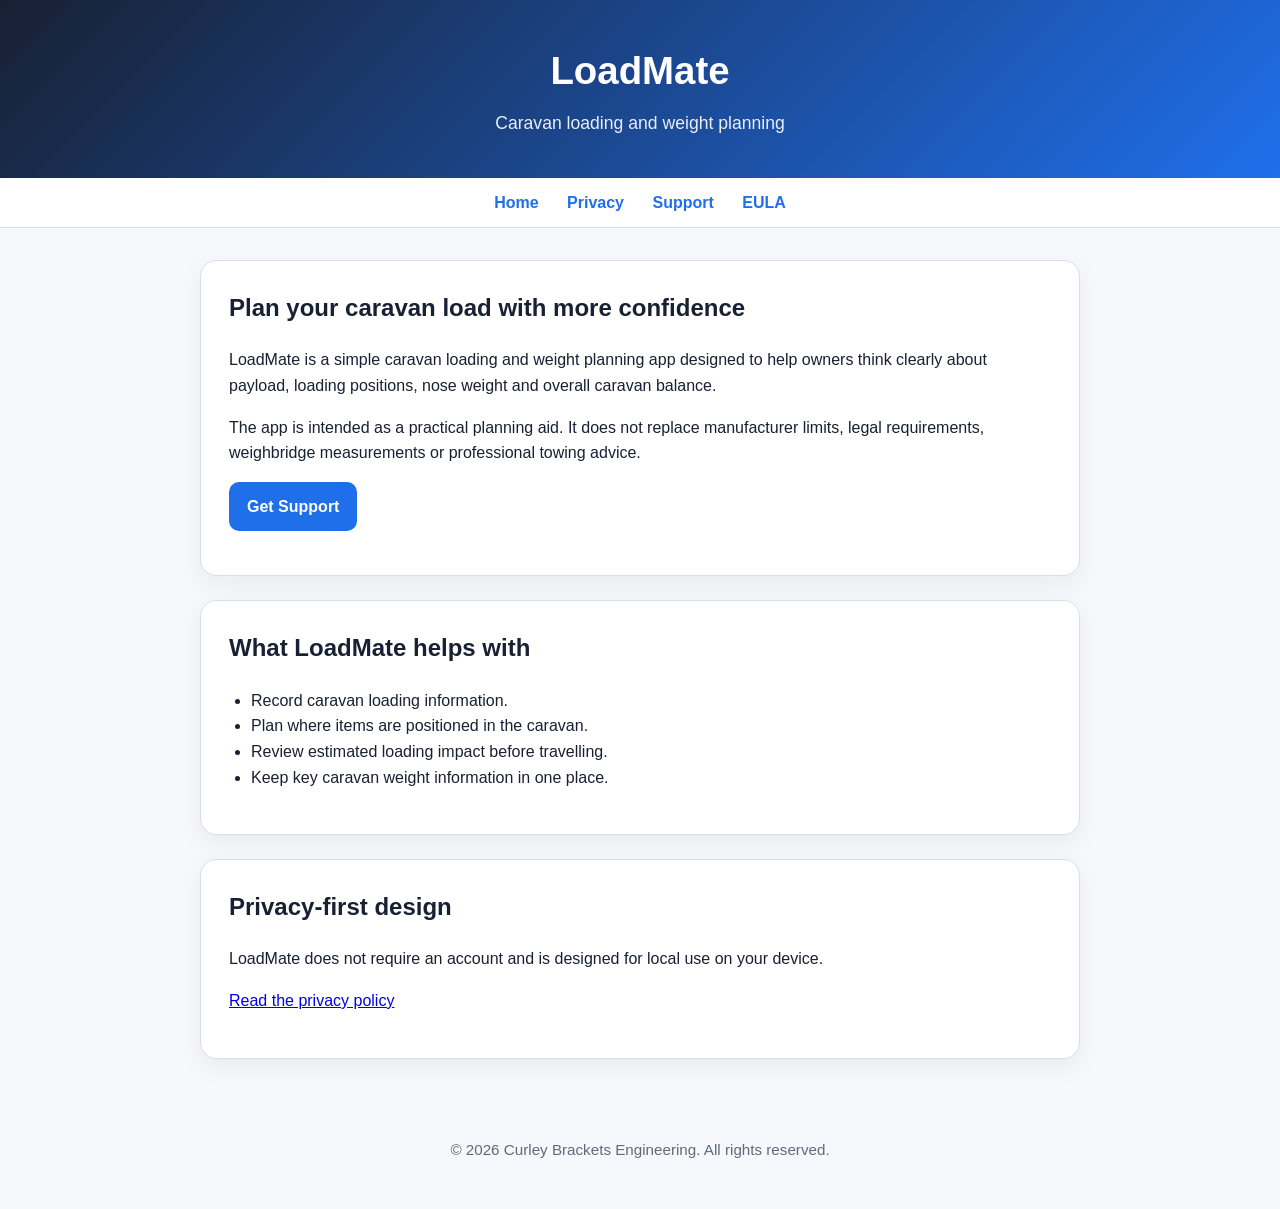
==== loadMate3/Docs/index.html @ eaa95ead "EULA" ====
<!DOCTYPE html>
<html lang="en">
<head>
  <meta charset="utf-8">
  <meta name="viewport" content="width=device-width, initial-scale=1">
  <title>LoadMate - Caravan Loading App</title>
  <style>
:root {
  --bg: #f6f8fb;
  --card: #ffffff;
  --text: #182033;
  --muted: #5f6b7a;
  --accent: #1f6feb;
  --accent-dark: #174ea6;
  --border: #d8dee9;
}

* {
  box-sizing: border-box;
}

body {
  margin: 0;
  font-family: -apple-system, BlinkMacSystemFont, "Segoe UI", Roboto, Arial, sans-serif;
  background: var(--bg);
  color: var(--text);
  line-height: 1.6;
}

header {
  background: linear-gradient(135deg, #182033, #1f6feb);
  color: white;
  padding: 40px 20px;
  text-align: center;
}

header h1 {
  margin: 0 0 8px;
  font-size: 2.4rem;
}

header p {
  margin: 0;
  color: #e8eef8;
  font-size: 1.1rem;
}

nav {
  background: white;
  border-bottom: 1px solid var(--border);
  padding: 12px 20px;
  text-align: center;
}

nav a {
  color: var(--accent);
  text-decoration: none;
  margin: 0 12px;
  font-weight: 600;
}

nav a:hover {
  text-decoration: underline;
}

main {
  max-width: 920px;
  margin: 32px auto;
  padding: 0 20px;
}

.card {
  background: var(--card);
  border: 1px solid var(--border);
  border-radius: 16px;
  padding: 28px;
  margin-bottom: 24px;
  box-shadow: 0 8px 24px rgba(24, 32, 51, 0.06);
}

h2 {
  margin-top: 0;
  color: var(--text);
}

.button {
  display: inline-block;
  background: var(--accent);
  color: white;
  padding: 12px 18px;
  border-radius: 10px;
  text-decoration: none;
  font-weight: 700;
}

.button:hover {
  background: var(--accent-dark);
}

.notice {
  background: #fff8e6;
  border: 1px solid #f1d48a;
  border-radius: 12px;
  padding: 16px;
  color: #594300;
}

footer {
  text-align: center;
  padding: 32px 20px;
  color: var(--muted);
  font-size: 0.95rem;
}

ul {
  padding-left: 22px;
}

.meta {
  color: var(--muted);
  font-size: 0.95rem;
}

@media (max-width: 640px) {
  header h1 {
    font-size: 2rem;
  }

  nav a {
    display: inline-block;
    margin: 6px 8px;
  }

  .card {
    padding: 22px;
  }
}
</style>
</head>
<body>
  <header>
    <h1>LoadMate</h1>
    <p>Caravan loading and weight planning</p>
  </header>

  <nav>
    <a href="index.html">Home</a>
    <a href="privacy.html">Privacy</a>
    <a href="support.html">Support</a>
    <a href="eula.html">EULA</a>
  </nav>

  <main>
    <section class="card">
      <h2>Plan your caravan load with more confidence</h2>
      <p>LoadMate is a simple caravan loading and weight planning app designed to help owners think clearly about payload, loading positions, nose weight and overall caravan balance.</p>
      <p>The app is intended as a practical planning aid. It does not replace manufacturer limits, legal requirements, weighbridge measurements or professional towing advice.</p>
      <p><a class="button" href="support.html">Get Support</a></p>
    </section>

    <section class="card">
      <h2>What LoadMate helps with</h2>
      <ul>
        <li>Record caravan loading information.</li>
        <li>Plan where items are positioned in the caravan.</li>
        <li>Review estimated loading impact before travelling.</li>
        <li>Keep key caravan weight information in one place.</li>
      </ul>
    </section>

    <section class="card">
      <h2>Privacy-first design</h2>
      <p>LoadMate does not require an account and is designed for local use on your device.</p>
      <p><a href="privacy.html">Read the privacy policy</a></p>
    </section>

  </main>

  <footer>
    <p>&copy; 2026 Curley Brackets Engineering. All rights reserved.</p>
  </footer>
</body>
</html>
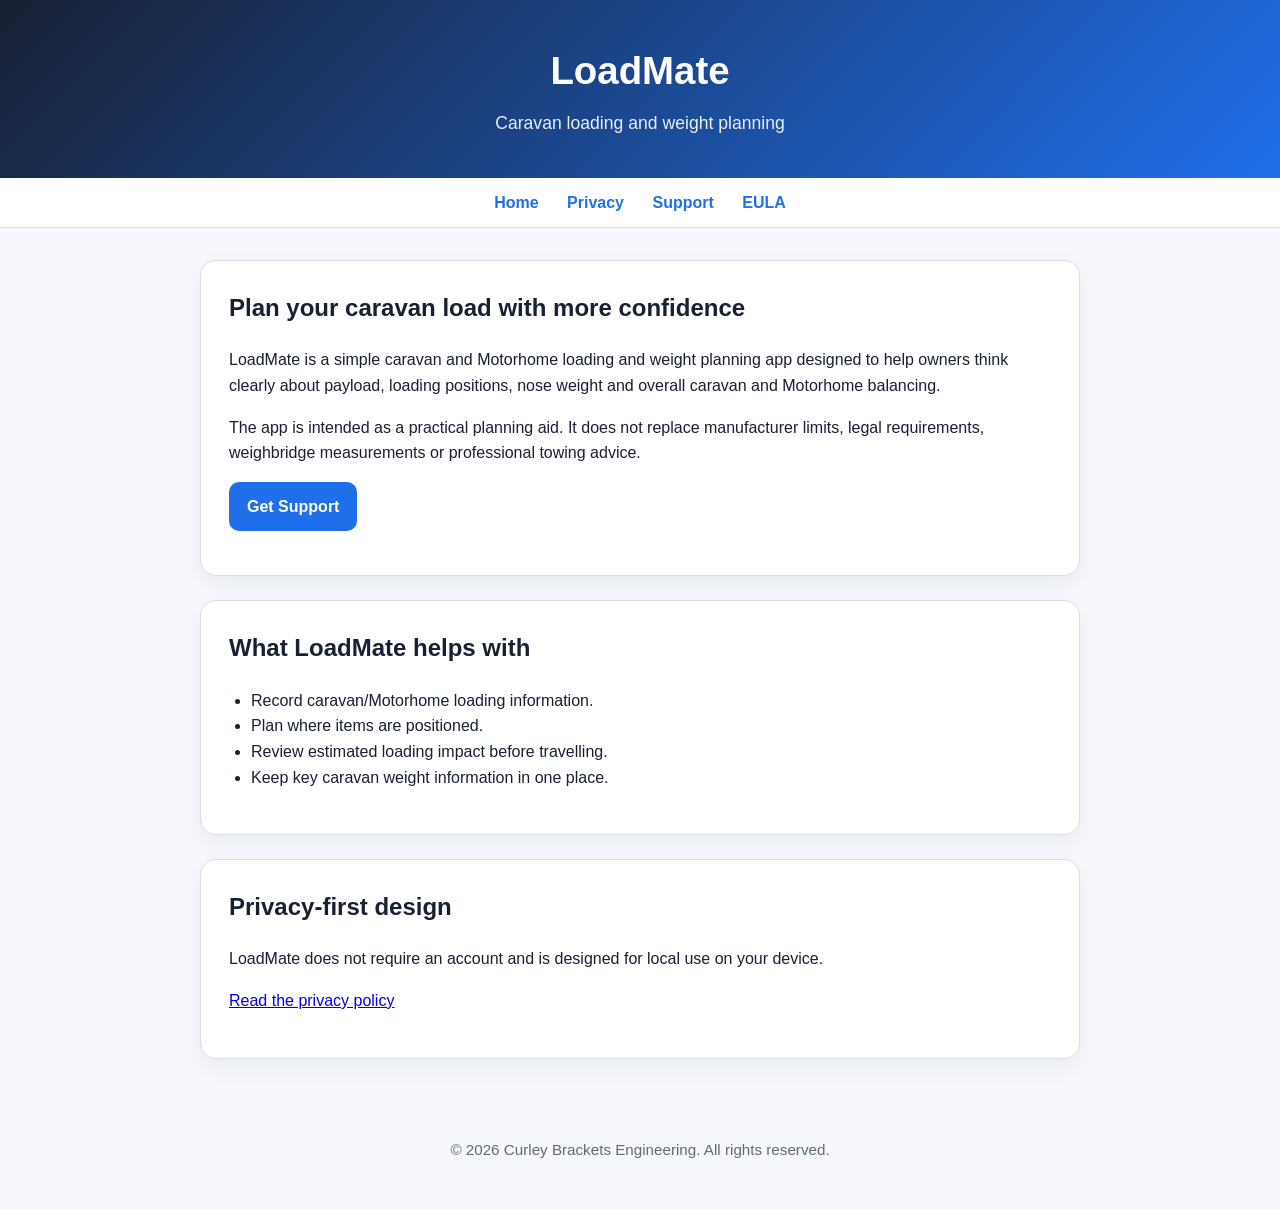
==== commit ece617b3: "updated support pages" ====
--- a/loadMate3/Docs/index.html
+++ b/loadMate3/Docs/index.html
@@ -153,7 +153,7 @@
   <main>
     <section class="card">
       <h2>Plan your caravan load with more confidence</h2>
-      <p>LoadMate is a simple caravan loading and weight planning app designed to help owners think clearly about payload, loading positions, nose weight and overall caravan balance.</p>
+      <p>LoadMate is a simple caravan and Motorhome loading and weight planning app designed to help owners think clearly about payload, loading positions, nose weight and overall caravan and Motorhome balancing.</p>
       <p>The app is intended as a practical planning aid. It does not replace manufacturer limits, legal requirements, weighbridge measurements or professional towing advice.</p>
       <p><a class="button" href="support.html">Get Support</a></p>
     </section>
@@ -161,8 +161,8 @@
     <section class="card">
       <h2>What LoadMate helps with</h2>
       <ul>
-        <li>Record caravan loading information.</li>
-        <li>Plan where items are positioned in the caravan.</li>
+        <li>Record caravan/Motorhome loading information.</li>
+        <li>Plan where items are positioned.</li>
         <li>Review estimated loading impact before travelling.</li>
         <li>Keep key caravan weight information in one place.</li>
       </ul>
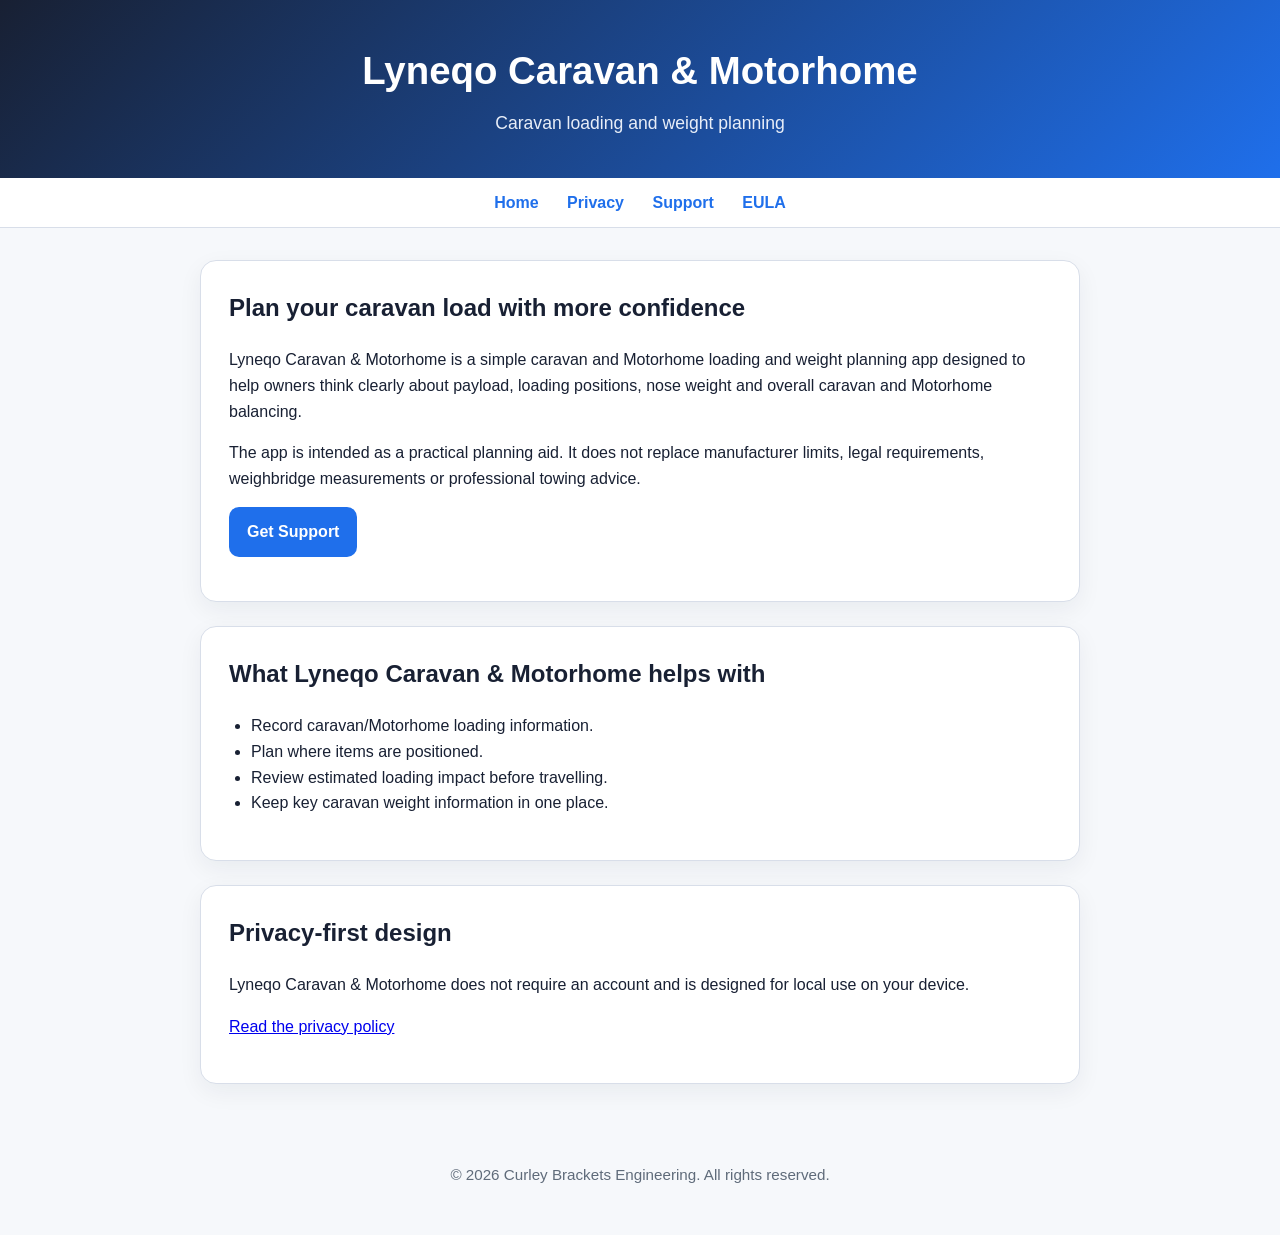
==== commit 9854d71e: "rebranding for Load Mate problem" ====
--- a/loadMate3/Docs/index.html
+++ b/loadMate3/Docs/index.html
@@ -3,7 +3,7 @@
 <head>
   <meta charset="utf-8">
   <meta name="viewport" content="width=device-width, initial-scale=1">
-  <title>LoadMate - Caravan Loading App</title>
+  <title>Lyneqo Caravan &amp; Motorhome - Caravan Loading App</title>
   <style>
 :root {
   --bg: #f6f8fb;
@@ -139,7 +139,7 @@
 </head>
 <body>
   <header>
-    <h1>LoadMate</h1>
+    <h1>Lyneqo Caravan &amp; Motorhome</h1>
     <p>Caravan loading and weight planning</p>
   </header>
 
@@ -153,13 +153,13 @@
   <main>
     <section class="card">
       <h2>Plan your caravan load with more confidence</h2>
-      <p>LoadMate is a simple caravan and Motorhome loading and weight planning app designed to help owners think clearly about payload, loading positions, nose weight and overall caravan and Motorhome balancing.</p>
+      <p>Lyneqo Caravan &amp; Motorhome is a simple caravan and Motorhome loading and weight planning app designed to help owners think clearly about payload, loading positions, nose weight and overall caravan and Motorhome balancing.</p>
       <p>The app is intended as a practical planning aid. It does not replace manufacturer limits, legal requirements, weighbridge measurements or professional towing advice.</p>
       <p><a class="button" href="support.html">Get Support</a></p>
     </section>
 
     <section class="card">
-      <h2>What LoadMate helps with</h2>
+      <h2>What Lyneqo Caravan &amp; Motorhome helps with</h2>
       <ul>
         <li>Record caravan/Motorhome loading information.</li>
         <li>Plan where items are positioned.</li>
@@ -170,7 +170,7 @@
 
     <section class="card">
       <h2>Privacy-first design</h2>
-      <p>LoadMate does not require an account and is designed for local use on your device.</p>
+      <p>Lyneqo Caravan &amp; Motorhome does not require an account and is designed for local use on your device.</p>
       <p><a href="privacy.html">Read the privacy policy</a></p>
     </section>
 
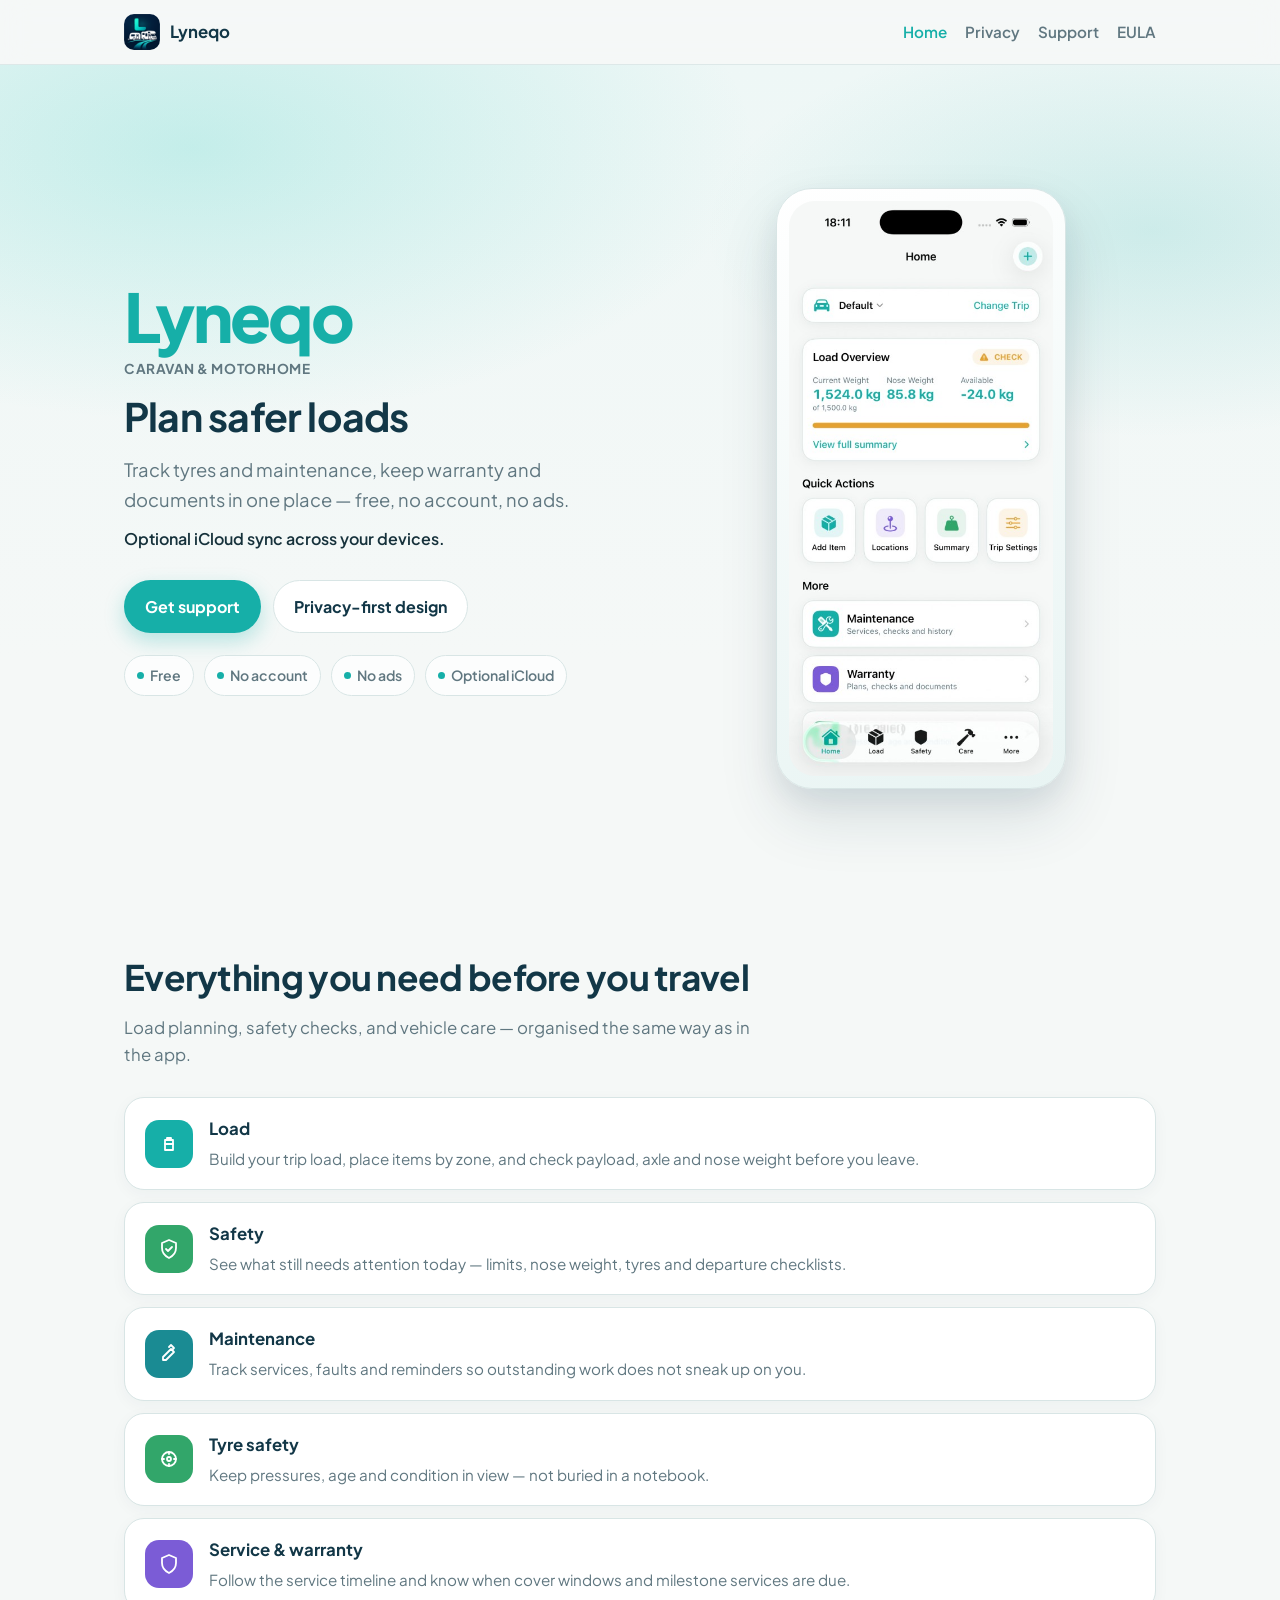
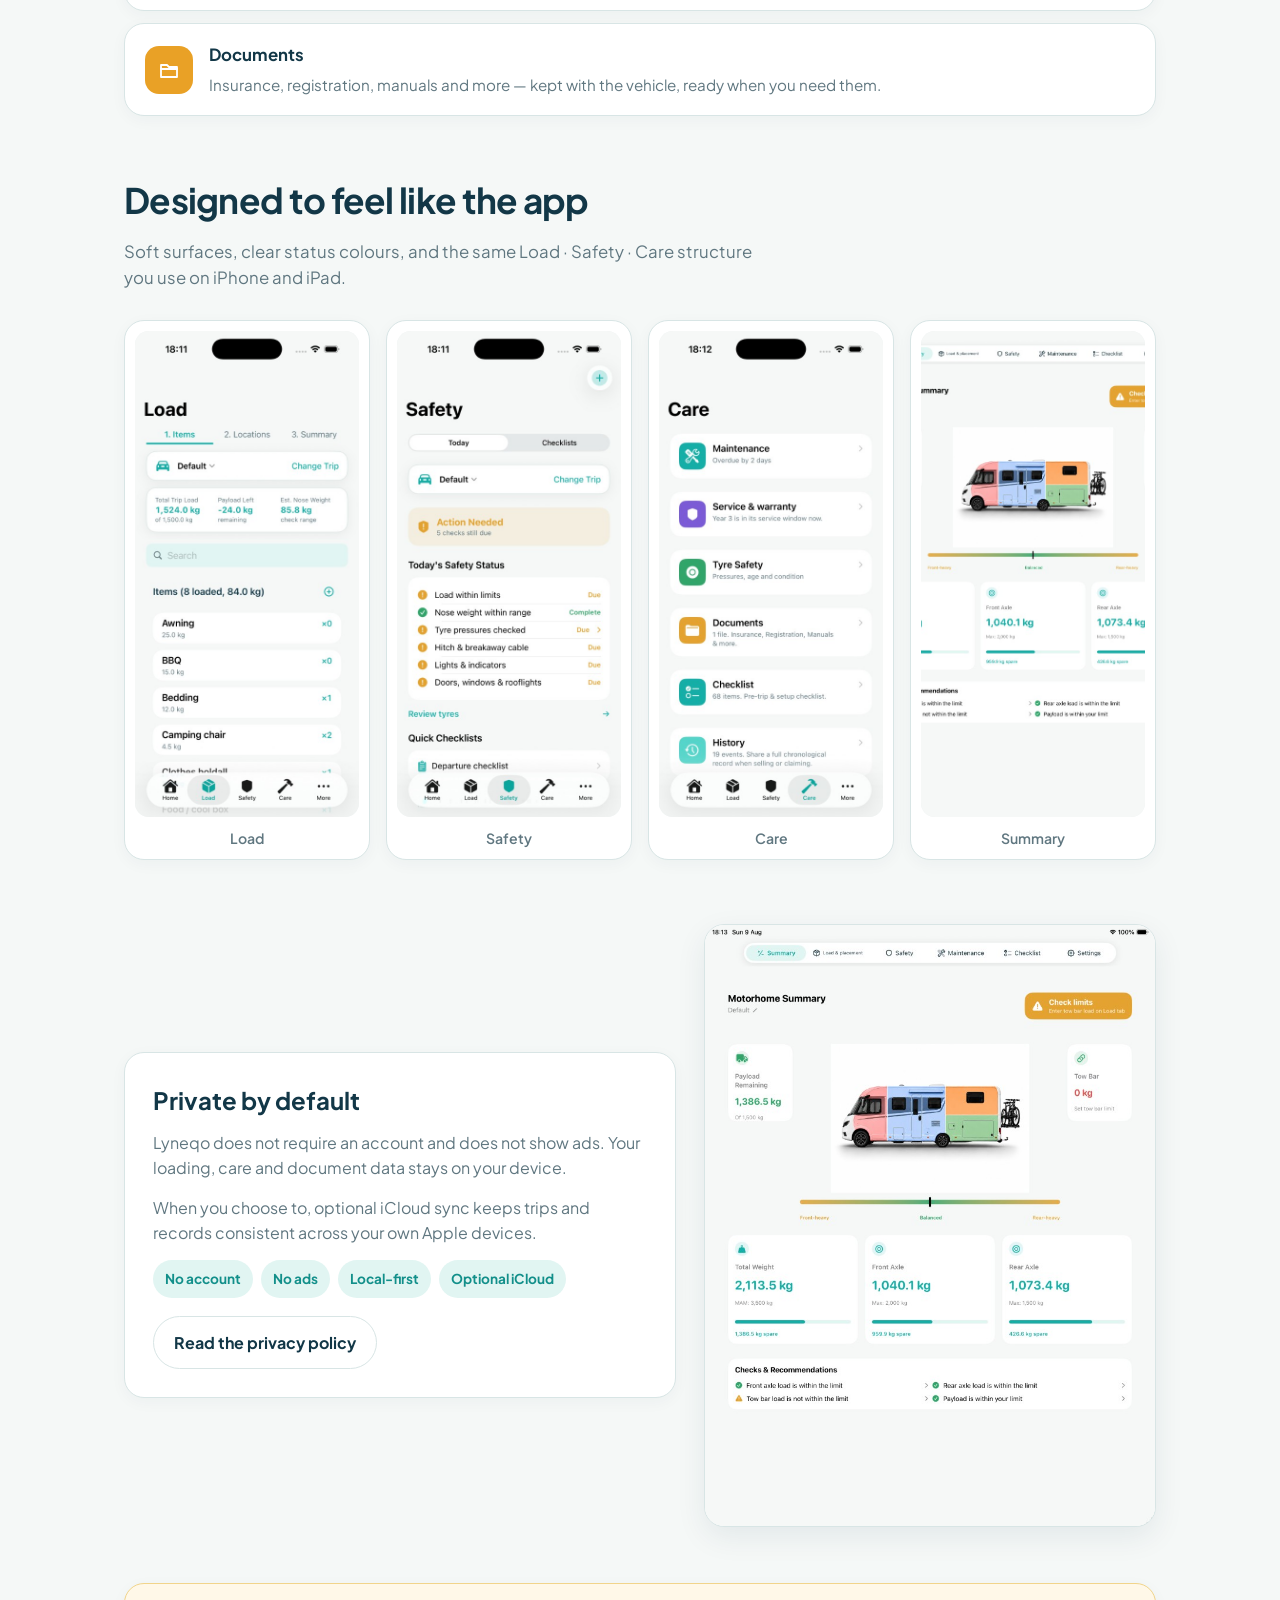
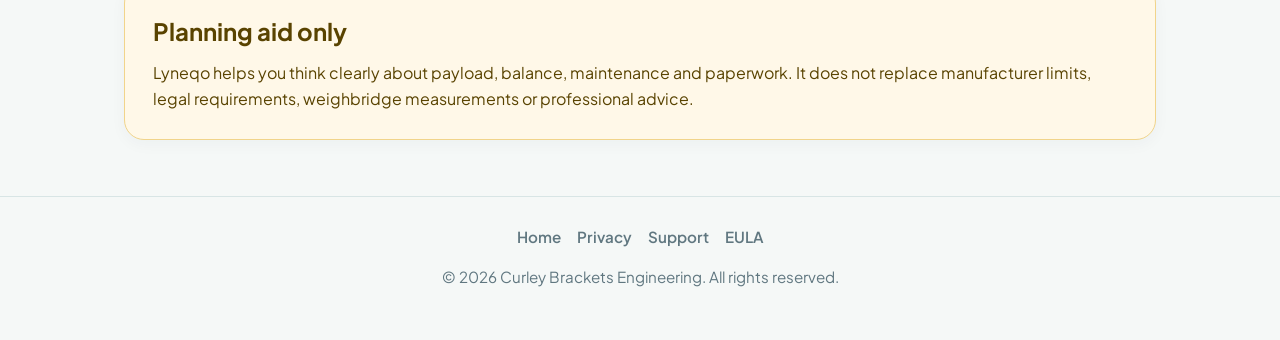
==== commit f2a77f88: "Update the website to reflect new branding for 1.3" ====
--- a/loadMate3/Docs/index.html
+++ b/loadMate3/Docs/index.html
@@ -3,180 +3,179 @@
 <head>
   <meta charset="utf-8">
   <meta name="viewport" content="width=device-width, initial-scale=1">
-  <title>Lyneqo Caravan &amp; Motorhome - Caravan Loading App</title>
-  <style>
-:root {
-  --bg: #f6f8fb;
-  --card: #ffffff;
-  --text: #182033;
-  --muted: #5f6b7a;
-  --accent: #1f6feb;
-  --accent-dark: #174ea6;
-  --border: #d8dee9;
-}
-
-* {
-  box-sizing: border-box;
-}
-
-body {
-  margin: 0;
-  font-family: -apple-system, BlinkMacSystemFont, "Segoe UI", Roboto, Arial, sans-serif;
-  background: var(--bg);
-  color: var(--text);
-  line-height: 1.6;
-}
-
-header {
-  background: linear-gradient(135deg, #182033, #1f6feb);
-  color: white;
-  padding: 40px 20px;
-  text-align: center;
-}
-
-header h1 {
-  margin: 0 0 8px;
-  font-size: 2.4rem;
-}
-
-header p {
-  margin: 0;
-  color: #e8eef8;
-  font-size: 1.1rem;
-}
-
-nav {
-  background: white;
-  border-bottom: 1px solid var(--border);
-  padding: 12px 20px;
-  text-align: center;
-}
-
-nav a {
-  color: var(--accent);
-  text-decoration: none;
-  margin: 0 12px;
-  font-weight: 600;
-}
-
-nav a:hover {
-  text-decoration: underline;
-}
-
-main {
-  max-width: 920px;
-  margin: 32px auto;
-  padding: 0 20px;
-}
-
-.card {
-  background: var(--card);
-  border: 1px solid var(--border);
-  border-radius: 16px;
-  padding: 28px;
-  margin-bottom: 24px;
-  box-shadow: 0 8px 24px rgba(24, 32, 51, 0.06);
-}
-
-h2 {
-  margin-top: 0;
-  color: var(--text);
-}
-
-.button {
-  display: inline-block;
-  background: var(--accent);
-  color: white;
-  padding: 12px 18px;
-  border-radius: 10px;
-  text-decoration: none;
-  font-weight: 700;
-}
-
-.button:hover {
-  background: var(--accent-dark);
-}
-
-.notice {
-  background: #fff8e6;
-  border: 1px solid #f1d48a;
-  border-radius: 12px;
-  padding: 16px;
-  color: #594300;
-}
-
-footer {
-  text-align: center;
-  padding: 32px 20px;
-  color: var(--muted);
-  font-size: 0.95rem;
-}
-
-ul {
-  padding-left: 22px;
-}
-
-.meta {
-  color: var(--muted);
-  font-size: 0.95rem;
-}
-
-@media (max-width: 640px) {
-  header h1 {
-    font-size: 2rem;
-  }
-
-  nav a {
-    display: inline-block;
-    margin: 6px 8px;
-  }
-
-  .card {
-    padding: 22px;
-  }
-}
-</style>
+  <title>Lyneqo — Safer loads, care and documents</title>
+  <meta name="description" content="Plan safer loads, track tyres and maintenance, keep warranty and documents in one place. Free, no account, no ads. Optional iCloud sync.">
+  <link rel="icon" href="assets/lyneqo-mark.svg" type="image/svg+xml">
+  <link rel="preconnect" href="https://fonts.googleapis.com">
+  <link rel="preconnect" href="https://fonts.gstatic.com" crossorigin>
+  <link href="https://fonts.googleapis.com/css2?family=Plus+Jakarta+Sans:wght@400;500;600;700;800&display=swap" rel="stylesheet">
+  <link rel="stylesheet" href="styles.css">
 </head>
 <body>
-  <header>
-    <h1>Lyneqo Caravan &amp; Motorhome</h1>
-    <p>Caravan loading and weight planning</p>
+  <header class="site-header">
+    <div class="site-header-inner">
+      <a class="brand" href="index.html">
+        <img src="assets/app-icon.png" alt="" width="36" height="36">
+        Lyneqo
+      </a>
+      <nav class="nav" aria-label="Primary">
+        <a href="index.html" aria-current="page">Home</a>
+        <a href="privacy.html">Privacy</a>
+        <a href="support.html">Support</a>
+        <a href="eula.html">EULA</a>
+      </nav>
+    </div>
   </header>
 
-  <nav>
-    <a href="index.html">Home</a>
-    <a href="privacy.html">Privacy</a>
-    <a href="support.html">Support</a>
-    <a href="eula.html">EULA</a>
-  </nav>
+  <section class="hero">
+    <div class="hero-inner">
+      <div class="hero-copy">
+        <p class="brand-hero">Lyneqo</p>
+        <p class="eyebrow">Caravan &amp; Motorhome</p>
+        <h1>Plan safer loads</h1>
+        <p class="hero-lead">Track tyres and maintenance, keep warranty and documents in one place — free, no account, no ads.</p>
+        <p class="hero-note">Optional iCloud sync across your devices.</p>
+        <div class="cta-row">
+          <a class="button" href="support.html">Get support</a>
+          <a class="button button-secondary" href="privacy.html">Privacy-first design</a>
+        </div>
+        <div class="trust" aria-label="Product promises">
+          <span>Free</span>
+          <span>No account</span>
+          <span>No ads</span>
+          <span>Optional iCloud</span>
+        </div>
+      </div>
+      <div class="hero-visual" aria-hidden="true">
+        <div class="phone-frame">
+          <img src="assets/shot-home.png" alt="Lyneqo Home screen showing load overview and care shortcuts">
+        </div>
+      </div>
+    </div>
+  </section>
 
-  <main>
-    <section class="card">
-      <h2>Plan your caravan load with more confidence</h2>
-      <p>Lyneqo Caravan &amp; Motorhome is a simple caravan and Motorhome loading and weight planning app designed to help owners think clearly about payload, loading positions, nose weight and overall caravan and Motorhome balancing.</p>
-      <p>The app is intended as a practical planning aid. It does not replace manufacturer limits, legal requirements, weighbridge measurements or professional towing advice.</p>
-      <p><a class="button" href="support.html">Get Support</a></p>
-    </section>
+  <section class="section" id="features">
+    <div class="section-head">
+      <h2>Everything you need before you travel</h2>
+      <p>Load planning, safety checks, and vehicle care — organised the same way as in the app.</p>
+    </div>
+    <div class="feature-list">
+      <article class="feature-row">
+        <div class="icon-tile icon-teal" aria-hidden="true">
+          <svg viewBox="0 0 24 24"><path d="M8 8h8v10H8z"/><path d="M10 8V6h4v2"/><path d="M8 12h8"/></svg>
+        </div>
+        <div>
+          <h3>Load</h3>
+          <p>Build your trip load, place items by zone, and check payload, axle and nose weight before you leave.</p>
+        </div>
+      </article>
+      <article class="feature-row">
+        <div class="icon-tile icon-green" aria-hidden="true">
+          <svg viewBox="0 0 24 24"><path d="M12 3l7 3v5c0 5-3 8-7 10-4-2-7-5-7-10V6l7-3z"/><path d="M9 12l2 2 4-4"/></svg>
+        </div>
+        <div>
+          <h3>Safety</h3>
+          <p>See what still needs attention today — limits, nose weight, tyres and departure checklists.</p>
+        </div>
+      </article>
+      <article class="feature-row">
+        <div class="icon-tile icon-cyan" aria-hidden="true">
+          <svg viewBox="0 0 24 24"><path d="M14 7l3 3-8 8H6v-3l8-8z"/><path d="M12 5l2-2 3 3-2 2"/></svg>
+        </div>
+        <div>
+          <h3>Maintenance</h3>
+          <p>Track services, faults and reminders so outstanding work does not sneak up on you.</p>
+        </div>
+      </article>
+      <article class="feature-row">
+        <div class="icon-tile icon-green" aria-hidden="true">
+          <svg viewBox="0 0 24 24"><circle cx="12" cy="12" r="7"/><circle cx="12" cy="12" r="2"/><path d="M12 5v2M12 17v2M5 12h2M17 12h2"/></svg>
+        </div>
+        <div>
+          <h3>Tyre safety</h3>
+          <p>Keep pressures, age and condition in view — not buried in a notebook.</p>
+        </div>
+      </article>
+      <article class="feature-row">
+        <div class="icon-tile icon-purple" aria-hidden="true">
+          <svg viewBox="0 0 24 24"><path d="M12 3l7 3v5c0 5-3 8-7 10-4-2-7-5-7-10V6l7-3z"/></svg>
+        </div>
+        <div>
+          <h3>Service &amp; warranty</h3>
+          <p>Follow the service timeline and know when cover windows and milestone services are due.</p>
+        </div>
+      </article>
+      <article class="feature-row">
+        <div class="icon-tile icon-orange" aria-hidden="true">
+          <svg viewBox="0 0 24 24"><path d="M4 7h6l2 2h8v10H4V7z"/><path d="M4 11h16"/></svg>
+        </div>
+        <div>
+          <h3>Documents</h3>
+          <p>Insurance, registration, manuals and more — kept with the vehicle, ready when you need them.</p>
+        </div>
+      </article>
+    </div>
+  </section>
 
-    <section class="card">
-      <h2>What Lyneqo Caravan &amp; Motorhome helps with</h2>
-      <ul>
-        <li>Record caravan/Motorhome loading information.</li>
-        <li>Plan where items are positioned.</li>
-        <li>Review estimated loading impact before travelling.</li>
-        <li>Keep key caravan weight information in one place.</li>
-      </ul>
-    </section>
+  <section class="section" style="padding-top: 0;">
+    <div class="section-head">
+      <h2>Designed to feel like the app</h2>
+      <p>Soft surfaces, clear status colours, and the same Load · Safety · Care structure you use on iPhone and iPad.</p>
+    </div>
+    <div class="gallery">
+      <figure>
+        <img src="assets/shot-load.png" alt="Load tab with trip weight summary and item list">
+        <figcaption>Load</figcaption>
+      </figure>
+      <figure>
+        <img src="assets/shot-safety.png" alt="Safety tab with due checks and departure checklist">
+        <figcaption>Safety</figcaption>
+      </figure>
+      <figure>
+        <img src="assets/shot-care.png" alt="Care tab with maintenance, warranty, tyres and documents">
+        <figcaption>Care</figcaption>
+      </figure>
+      <figure>
+        <img src="assets/shot-summary.png" alt="Motorhome summary with axle loads and balance">
+        <figcaption>Summary</figcaption>
+      </figure>
+    </div>
+  </section>
 
-    <section class="card">
-      <h2>Privacy-first design</h2>
-      <p>Lyneqo Caravan &amp; Motorhome does not require an account and is designed for local use on your device.</p>
-      <p><a href="privacy.html">Read the privacy policy</a></p>
-    </section>
+  <section class="section" style="padding-top: 8px;">
+    <div class="split">
+      <div class="panel">
+        <h2>Private by default</h2>
+        <p>Lyneqo does not require an account and does not show ads. Your loading, care and document data stays on your device.</p>
+        <p>When you choose to, optional iCloud sync keeps trips and records consistent across your own Apple devices.</p>
+        <div class="pill-list">
+          <span>No account</span>
+          <span>No ads</span>
+          <span>Local-first</span>
+          <span>Optional iCloud</span>
+        </div>
+        <p style="margin-top: 18px;"><a class="button button-secondary" href="privacy.html">Read the privacy policy</a></p>
+      </div>
+      <div class="device-shot">
+        <img src="assets/shot-summary.png" alt="Motorhome summary screen on iPad">
+      </div>
+    </div>
+  </section>
 
-  </main>
+  <section class="section" style="padding-top: 0;">
+    <div class="panel notice">
+      <h2>Planning aid only</h2>
+      <p>Lyneqo helps you think clearly about payload, balance, maintenance and paperwork. It does not replace manufacturer limits, legal requirements, weighbridge measurements or professional advice.</p>
+    </div>
+  </section>
 
-  <footer>
+  <footer class="site-footer">
+    <nav aria-label="Footer">
+      <a href="index.html">Home</a>
+      <a href="privacy.html">Privacy</a>
+      <a href="support.html">Support</a>
+      <a href="eula.html">EULA</a>
+    </nav>
     <p>&copy; 2026 Curley Brackets Engineering. All rights reserved.</p>
   </footer>
 </body>
--- a/loadMate3/Docs/styles.css
+++ b/loadMate3/Docs/styles.css
@@ -0,0 +1,624 @@
+:root {
+  --bg: #f5f8f7;
+  --bg-soft: #e1f5f2;
+  --card: #ffffff;
+  --text: #16313b;
+  --muted: #607780;
+  --accent: #16afa8;
+  --accent-dark: #128f8a;
+  --aqua: #55d5ca;
+  --navy: #123747;
+  --border: #d8e5e5;
+  --success: #32a66a;
+  --warning: #e4a331;
+  --danger: #d95b59;
+  --info: #2a7de1;
+  --purple: #7b5cd6;
+  --orange: #e9a126;
+  --shadow: 0 10px 30px rgba(18, 55, 71, 0.08);
+  --radius: 20px;
+  --radius-sm: 14px;
+  --max: 1080px;
+  --font: "Plus Jakarta Sans", "Segoe UI", sans-serif;
+}
+
+* {
+  box-sizing: border-box;
+}
+
+html {
+  scroll-behavior: smooth;
+}
+
+body {
+  margin: 0;
+  font-family: var(--font);
+  background: var(--bg);
+  color: var(--text);
+  line-height: 1.6;
+  -webkit-font-smoothing: antialiased;
+}
+
+img {
+  max-width: 100%;
+  display: block;
+}
+
+a {
+  color: var(--accent);
+  text-decoration: none;
+}
+
+a:hover {
+  text-decoration: underline;
+}
+
+.site-header {
+  position: sticky;
+  top: 0;
+  z-index: 20;
+  backdrop-filter: blur(14px);
+  background: rgba(245, 248, 247, 0.88);
+  border-bottom: 1px solid rgba(216, 229, 229, 0.8);
+}
+
+.site-header-inner {
+  max-width: var(--max);
+  margin: 0 auto;
+  padding: 14px 24px;
+  display: flex;
+  align-items: center;
+  justify-content: space-between;
+  gap: 16px;
+}
+
+.brand {
+  display: inline-flex;
+  align-items: center;
+  gap: 10px;
+  color: var(--navy);
+  font-weight: 700;
+  font-size: 1.05rem;
+  text-decoration: none;
+}
+
+.brand:hover {
+  text-decoration: none;
+  color: var(--accent-dark);
+}
+
+.brand img {
+  width: 36px;
+  height: 36px;
+  border-radius: 10px;
+}
+
+.nav {
+  display: flex;
+  flex-wrap: wrap;
+  gap: 8px 18px;
+  justify-content: flex-end;
+}
+
+.nav a {
+  color: var(--muted);
+  font-weight: 600;
+  font-size: 0.95rem;
+  text-decoration: none;
+}
+
+.nav a:hover,
+.nav a[aria-current="page"] {
+  color: var(--accent);
+}
+
+.hero {
+  position: relative;
+  overflow: hidden;
+  background:
+    radial-gradient(ellipse 80% 60% at 15% 10%, rgba(85, 213, 202, 0.28), transparent 55%),
+    radial-gradient(ellipse 70% 50% at 90% 20%, rgba(22, 175, 168, 0.16), transparent 50%),
+    linear-gradient(180deg, #eef7f6 0%, var(--bg) 72%);
+}
+
+.hero-inner {
+  max-width: var(--max);
+  margin: 0 auto;
+  padding: 48px 24px 28px;
+  display: grid;
+  grid-template-columns: 1.05fr 0.95fr;
+  gap: 40px;
+  align-items: center;
+  min-height: calc(100vh - 72px);
+}
+
+.hero-copy {
+  animation: rise 0.7s ease both;
+}
+
+.brand-hero {
+  margin: 0 0 6px;
+  font-size: clamp(2.8rem, 6vw, 4.2rem);
+  font-weight: 800;
+  letter-spacing: -0.04em;
+  line-height: 1;
+  color: var(--accent);
+}
+
+.eyebrow {
+  display: inline-flex;
+  align-items: center;
+  gap: 8px;
+  color: var(--muted);
+  font-weight: 700;
+  font-size: 0.85rem;
+  letter-spacing: 0.04em;
+  text-transform: uppercase;
+  margin: 0 0 14px;
+}
+
+.hero h1 {
+  margin: 0 0 16px;
+  font-size: clamp(1.85rem, 3.4vw, 2.45rem);
+  line-height: 1.15;
+  letter-spacing: -0.02em;
+  color: var(--navy);
+}
+
+.hero-lead {
+  margin: 0 0 12px;
+  font-size: 1.15rem;
+  color: var(--muted);
+  max-width: 34rem;
+}
+
+.hero-note {
+  margin: 0 0 28px;
+  color: var(--text);
+  font-weight: 600;
+}
+
+.cta-row {
+  display: flex;
+  flex-wrap: wrap;
+  gap: 12px;
+  margin-bottom: 22px;
+}
+
+.button {
+  display: inline-flex;
+  align-items: center;
+  justify-content: center;
+  gap: 8px;
+  background: var(--accent);
+  color: #fff;
+  padding: 13px 20px;
+  border-radius: 999px;
+  text-decoration: none;
+  font-weight: 700;
+  border: 1px solid transparent;
+  transition: transform 0.2s ease, background 0.2s ease, box-shadow 0.2s ease;
+  box-shadow: 0 8px 20px rgba(22, 175, 168, 0.28);
+}
+
+.button:hover {
+  background: var(--accent-dark);
+  text-decoration: none;
+  transform: translateY(-1px);
+}
+
+.button-secondary {
+  background: #fff;
+  color: var(--navy);
+  border-color: var(--border);
+  box-shadow: none;
+}
+
+.button-secondary:hover {
+  background: var(--bg-soft);
+  color: var(--navy);
+}
+
+.trust {
+  display: flex;
+  flex-wrap: wrap;
+  gap: 10px;
+}
+
+.trust span {
+  display: inline-flex;
+  align-items: center;
+  gap: 6px;
+  background: rgba(255, 255, 255, 0.72);
+  border: 1px solid var(--border);
+  color: var(--muted);
+  font-size: 0.88rem;
+  font-weight: 600;
+  padding: 8px 12px;
+  border-radius: 999px;
+}
+
+.trust span::before {
+  content: "";
+  width: 7px;
+  height: 7px;
+  border-radius: 50%;
+  background: var(--accent);
+}
+
+.hero-visual {
+  display: flex;
+  justify-content: center;
+  animation: float-in 0.9s ease both;
+}
+
+.phone-frame {
+  width: min(100%, 290px);
+  border-radius: 36px;
+  padding: 12px;
+  background: linear-gradient(160deg, #ffffff, #e8f4f3);
+  border: 1px solid var(--border);
+  box-shadow: var(--shadow), 0 30px 60px rgba(18, 55, 71, 0.12);
+  animation: float 5.5s ease-in-out infinite;
+}
+
+.phone-frame img {
+  width: 100%;
+  border-radius: 26px;
+  background: #fff;
+}
+
+.section {
+  max-width: var(--max);
+  margin: 0 auto;
+  padding: 56px 24px;
+}
+
+.section-head {
+  max-width: 40rem;
+  margin-bottom: 28px;
+}
+
+.section-head h2 {
+  margin: 0 0 10px;
+  font-size: clamp(1.7rem, 3vw, 2.2rem);
+  letter-spacing: -0.02em;
+  color: var(--navy);
+}
+
+.section-head p {
+  margin: 0;
+  color: var(--muted);
+  font-size: 1.05rem;
+}
+
+.feature-list {
+  display: grid;
+  gap: 12px;
+}
+
+.feature-row {
+  display: grid;
+  grid-template-columns: auto 1fr;
+  gap: 16px;
+  align-items: center;
+  background: var(--card);
+  border: 1px solid var(--border);
+  border-radius: var(--radius);
+  padding: 18px 20px;
+  box-shadow: 0 4px 16px rgba(18, 55, 71, 0.04);
+  transition: transform 0.2s ease, box-shadow 0.2s ease;
+}
+
+.feature-row:hover {
+  transform: translateY(-2px);
+  box-shadow: var(--shadow);
+}
+
+.icon-tile {
+  width: 48px;
+  height: 48px;
+  border-radius: 14px;
+  display: grid;
+  place-items: center;
+  flex-shrink: 0;
+}
+
+.icon-tile svg {
+  width: 24px;
+  height: 24px;
+  fill: none;
+  stroke: #fff;
+  stroke-width: 1.8;
+  stroke-linecap: round;
+  stroke-linejoin: round;
+}
+
+.icon-teal { background: #16afa8; }
+.icon-purple { background: #7b5cd6; }
+.icon-green { background: #32a66a; }
+.icon-orange { background: #e9a126; }
+.icon-cyan { background: #1a8b93; }
+.icon-aqua { background: #55d5ca; }
+
+.feature-row h3 {
+  margin: 0 0 4px;
+  font-size: 1.05rem;
+  color: var(--navy);
+}
+
+.feature-row p {
+  margin: 0;
+  color: var(--muted);
+  font-size: 0.95rem;
+}
+
+.gallery {
+  display: grid;
+  grid-template-columns: repeat(4, 1fr);
+  gap: 16px;
+}
+
+.gallery figure {
+  margin: 0;
+  background: var(--card);
+  border: 1px solid var(--border);
+  border-radius: var(--radius);
+  padding: 10px;
+  box-shadow: 0 4px 16px rgba(18, 55, 71, 0.04);
+}
+
+.gallery img {
+  width: 100%;
+  border-radius: 14px;
+  aspect-ratio: 9 / 19.5;
+  object-fit: cover;
+  object-position: top;
+  background: #eef4f4;
+}
+
+.gallery figcaption {
+  margin-top: 10px;
+  text-align: center;
+  font-size: 0.88rem;
+  font-weight: 600;
+  color: var(--muted);
+}
+
+.split {
+  display: grid;
+  grid-template-columns: 1.1fr 0.9fr;
+  gap: 28px;
+  align-items: center;
+}
+
+.panel {
+  background: var(--card);
+  border: 1px solid var(--border);
+  border-radius: var(--radius);
+  padding: 28px;
+  box-shadow: 0 4px 16px rgba(18, 55, 71, 0.04);
+}
+
+.panel h2 {
+  margin: 0 0 10px;
+  color: var(--navy);
+}
+
+.panel p {
+  margin: 0 0 14px;
+  color: var(--muted);
+}
+
+.panel p:last-child {
+  margin-bottom: 0;
+}
+
+.pill-list {
+  display: flex;
+  flex-wrap: wrap;
+  gap: 8px;
+  margin-top: 8px;
+}
+
+.pill-list span {
+  background: var(--bg-soft);
+  color: var(--accent-dark);
+  font-weight: 700;
+  font-size: 0.85rem;
+  padding: 8px 12px;
+  border-radius: 999px;
+}
+
+.device-shot {
+  border-radius: var(--radius);
+  border: 1px solid var(--border);
+  box-shadow: var(--shadow);
+  overflow: hidden;
+  background: #fff;
+}
+
+.device-shot img {
+  width: 100%;
+}
+
+.page-hero {
+  background:
+    radial-gradient(ellipse 70% 80% at 10% 0%, rgba(85, 213, 202, 0.22), transparent 50%),
+    linear-gradient(180deg, #eef7f6 0%, var(--bg) 100%);
+  border-bottom: 1px solid var(--border);
+}
+
+.page-hero-inner {
+  max-width: var(--max);
+  margin: 0 auto;
+  padding: 42px 24px 36px;
+}
+
+.page-hero h1 {
+  margin: 0 0 8px;
+  font-size: clamp(2rem, 4vw, 2.6rem);
+  color: var(--navy);
+  letter-spacing: -0.02em;
+}
+
+.page-hero p {
+  margin: 0;
+  color: var(--muted);
+  font-size: 1.05rem;
+}
+
+main.page {
+  max-width: 820px;
+  margin: 0 auto;
+  padding: 32px 24px 48px;
+}
+
+.card {
+  background: var(--card);
+  border: 1px solid var(--border);
+  border-radius: var(--radius);
+  padding: 28px;
+  margin-bottom: 18px;
+  box-shadow: 0 4px 16px rgba(18, 55, 71, 0.04);
+}
+
+.card h2 {
+  margin-top: 0;
+  color: var(--navy);
+}
+
+.card p,
+.card li {
+  color: var(--text);
+}
+
+.meta {
+  color: var(--muted);
+  font-size: 0.95rem;
+}
+
+.notice {
+  background: #fff8e8;
+  border-color: #f1d48a;
+}
+
+.notice h2,
+.notice p {
+  color: #594300;
+}
+
+ul {
+  padding-left: 22px;
+}
+
+.site-footer {
+  border-top: 1px solid var(--border);
+  text-align: center;
+  padding: 28px 20px 36px;
+  color: var(--muted);
+  font-size: 0.95rem;
+}
+
+.site-footer nav {
+  display: flex;
+  flex-wrap: wrap;
+  gap: 8px 16px;
+  justify-content: center;
+  margin-bottom: 12px;
+}
+
+.site-footer a {
+  color: var(--muted);
+  font-weight: 600;
+}
+
+.site-footer a:hover {
+  color: var(--accent);
+}
+
+@keyframes rise {
+  from {
+    opacity: 0;
+    transform: translateY(18px);
+  }
+  to {
+    opacity: 1;
+    transform: translateY(0);
+  }
+}
+
+@keyframes float-in {
+  from {
+    opacity: 0;
+    transform: translateY(28px) scale(0.98);
+  }
+  to {
+    opacity: 1;
+    transform: translateY(0) scale(1);
+  }
+}
+
+@keyframes float {
+  0%,
+  100% {
+    transform: translateY(0);
+  }
+  50% {
+    transform: translateY(-8px);
+  }
+}
+
+@media (max-width: 900px) {
+  .hero-inner,
+  .split {
+    grid-template-columns: 1fr;
+  }
+
+  .hero-inner {
+    min-height: auto;
+    padding-top: 36px;
+  }
+
+  .hero-visual {
+    order: -1;
+  }
+
+  .phone-frame {
+    width: min(100%, 240px);
+  }
+
+  .gallery {
+    grid-template-columns: repeat(2, 1fr);
+  }
+}
+
+@media (max-width: 560px) {
+  .site-header-inner {
+    flex-direction: column;
+    align-items: flex-start;
+  }
+
+  .gallery {
+    grid-template-columns: 1fr 1fr;
+  }
+
+  .card,
+  .panel {
+    padding: 22px;
+  }
+}
+
+@media (prefers-reduced-motion: reduce) {
+  html {
+    scroll-behavior: auto;
+  }
+
+  .hero-copy,
+  .hero-visual,
+  .phone-frame,
+  .feature-row {
+    animation: none;
+    transition: none;
+  }
+}
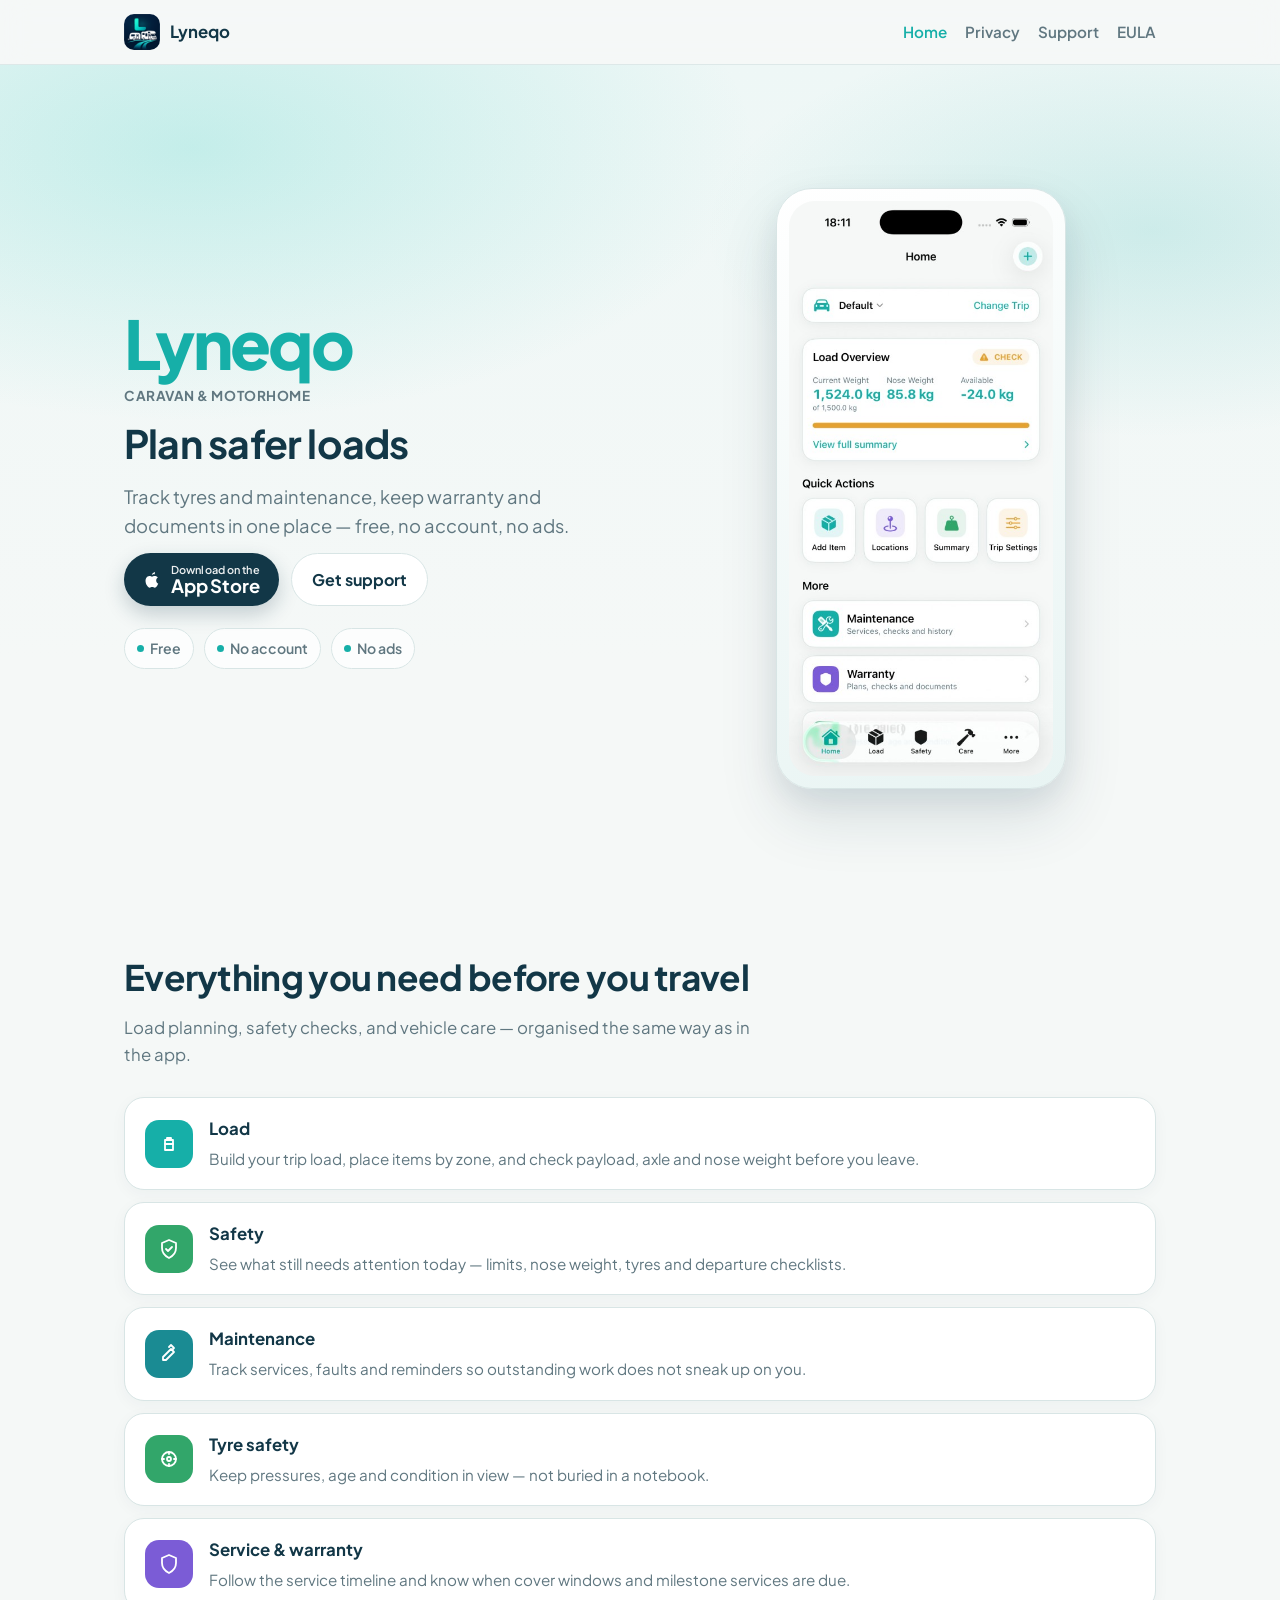
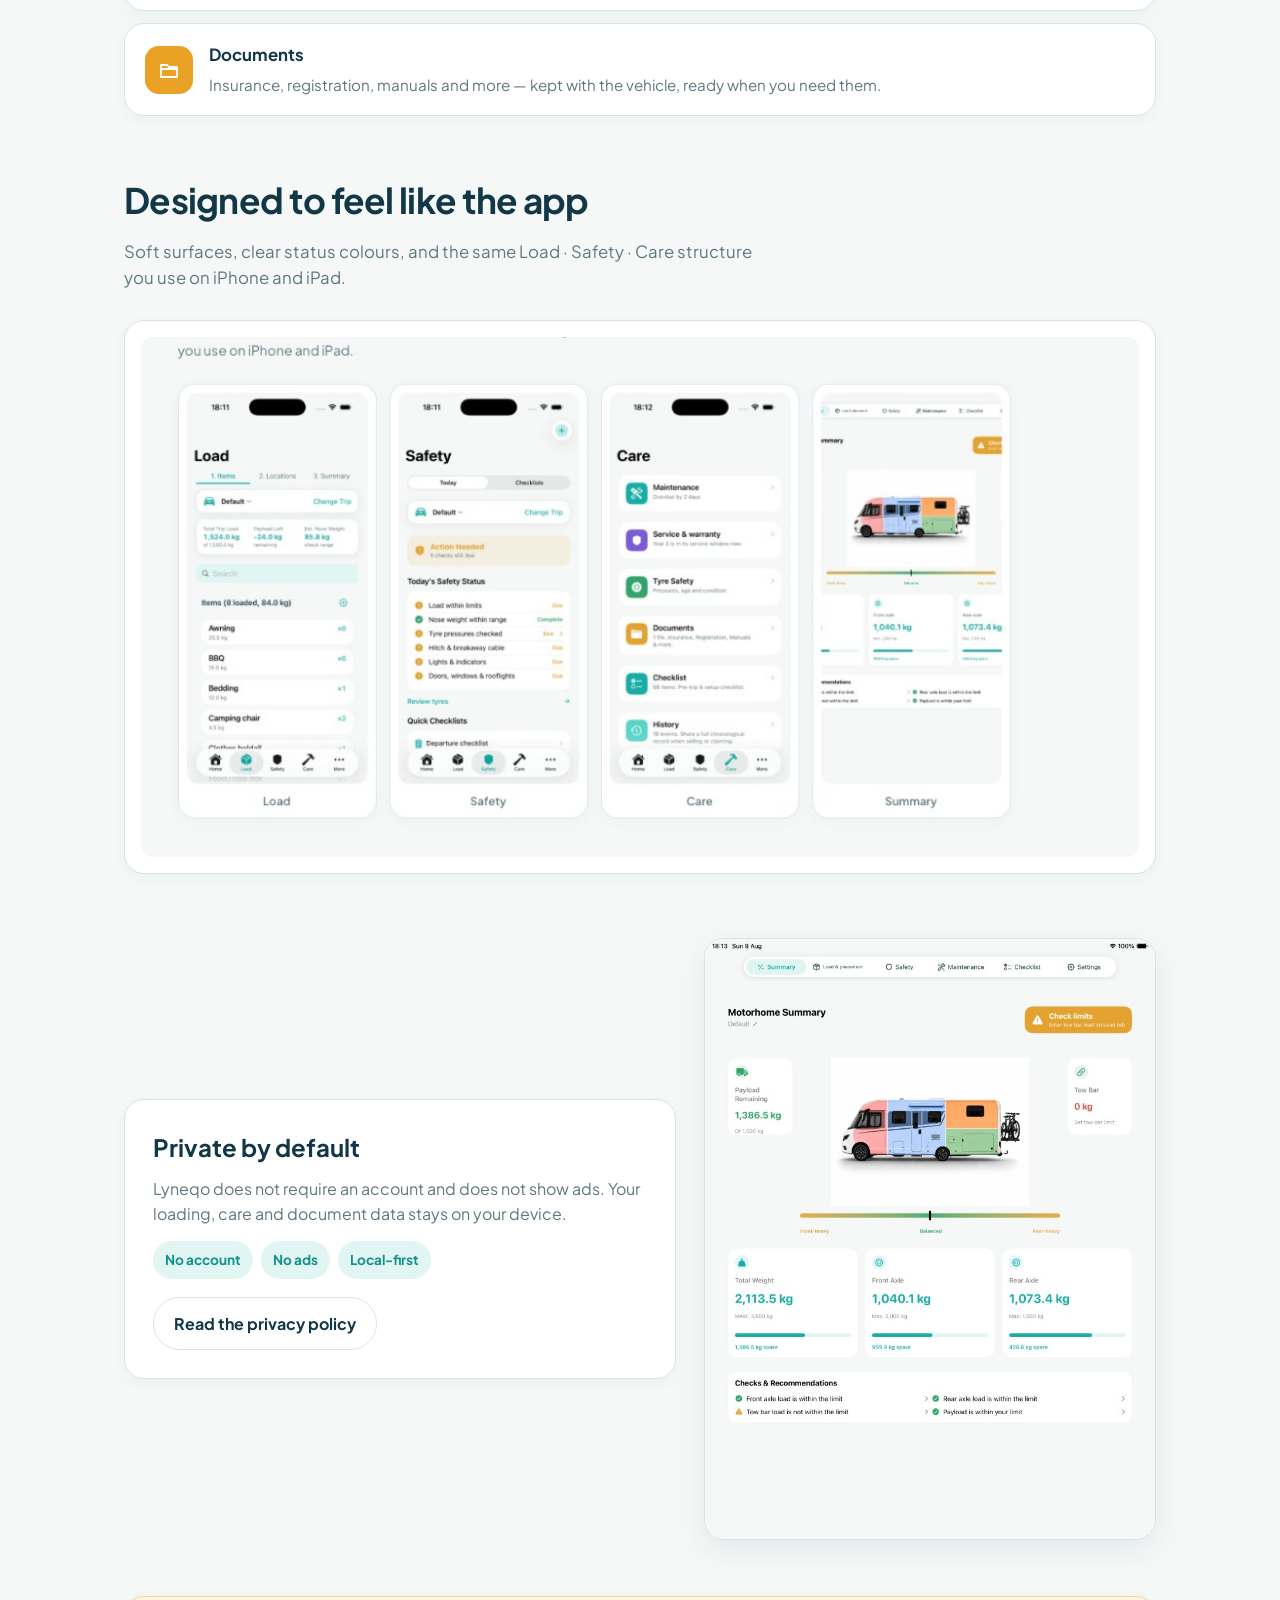
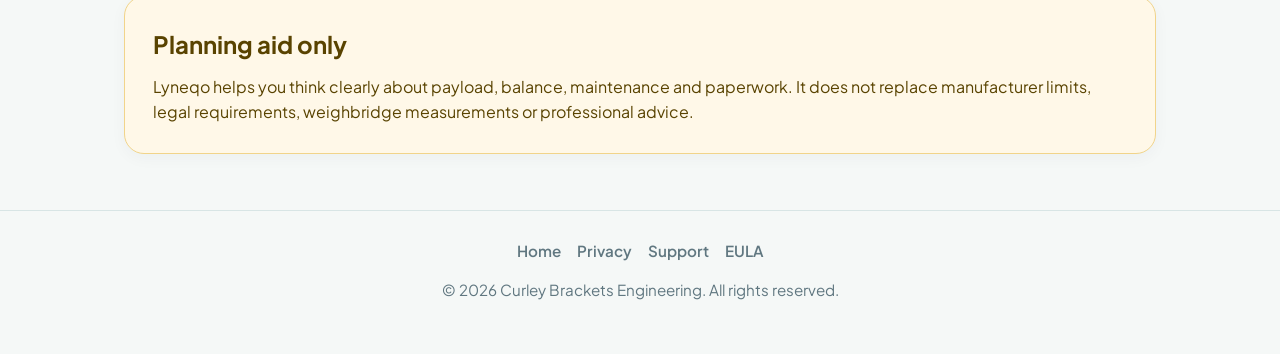
==== commit e69b64db: "Website changes for versions 1.3" ====
--- a/loadMate3/Docs/index.html
+++ b/loadMate3/Docs/index.html
@@ -4,7 +4,7 @@
   <meta charset="utf-8">
   <meta name="viewport" content="width=device-width, initial-scale=1">
   <title>Lyneqo — Safer loads, care and documents</title>
-  <meta name="description" content="Plan safer loads, track tyres and maintenance, keep warranty and documents in one place. Free, no account, no ads. Optional iCloud sync.">
+  <meta name="description" content="Plan safer loads, track tyres and maintenance, keep warranty and documents in one place. Free, no account, no ads.">
   <link rel="icon" href="assets/lyneqo-mark.svg" type="image/svg+xml">
   <link rel="preconnect" href="https://fonts.googleapis.com">
   <link rel="preconnect" href="https://fonts.gstatic.com" crossorigin>
@@ -34,16 +34,22 @@
         <p class="eyebrow">Caravan &amp; Motorhome</p>
         <h1>Plan safer loads</h1>
         <p class="hero-lead">Track tyres and maintenance, keep warranty and documents in one place — free, no account, no ads.</p>
-        <p class="hero-note">Optional iCloud sync across your devices.</p>
         <div class="cta-row">
-          <a class="button" href="support.html">Get support</a>
-          <a class="button button-secondary" href="privacy.html">Privacy-first design</a>
+          <a class="button app-store-button" href="https://apps.apple.com/app/lyneqo-caravan-motorhome/id6771125159" target="_blank" rel="noopener noreferrer" aria-label="Download Lyneqo on the App Store">
+            <svg class="apple-logo" viewBox="0 0 24 24" aria-hidden="true" focusable="false">
+              <path fill="currentColor" d="M18.71 12.46c-.02-2.15 1.76-3.18 1.84-3.23-1-1.46-2.56-1.66-3.11-1.68-1.32-.13-2.58.78-3.25.78-.67 0-1.71-.76-2.81-.74-1.45.02-2.78.84-3.52 2.14-1.5 2.6-.38 6.45 1.08 8.56.71 1.03 1.56 2.19 2.68 2.15 1.07-.04 1.48-.7 2.78-.7 1.3 0 1.66.7 2.8.68 1.16-.02 1.89-1.05 2.59-2.09.82-1.19 1.15-2.34 1.17-2.4-.03-.01-2.25-.86-2.27-3.42zm-2.14-6.3c.59-.71.99-1.7.88-2.69-.85.03-1.88.57-2.49 1.28-.55.63-.1.03-1.04 1.64.87.07 1.76-.44 2.65-1.23z"/>
+            </svg>
+            <span class="app-store-label">
+              <span class="app-store-kicker">Download on the</span>
+              <span class="app-store-name">App Store</span>
+            </span>
+          </a>
+          <a class="button button-secondary" href="support.html">Get support</a>
         </div>
         <div class="trust" aria-label="Product promises">
           <span>Free</span>
           <span>No account</span>
           <span>No ads</span>
-          <span>Optional iCloud</span>
         </div>
       </div>
       <div class="hero-visual" aria-hidden="true">
@@ -122,24 +128,9 @@
       <h2>Designed to feel like the app</h2>
       <p>Soft surfaces, clear status colours, and the same Load · Safety · Care structure you use on iPhone and iPad.</p>
     </div>
-    <div class="gallery">
-      <figure>
-        <img src="assets/shot-load.png" alt="Load tab with trip weight summary and item list">
-        <figcaption>Load</figcaption>
-      </figure>
-      <figure>
-        <img src="assets/shot-safety.png" alt="Safety tab with due checks and departure checklist">
-        <figcaption>Safety</figcaption>
-      </figure>
-      <figure>
-        <img src="assets/shot-care.png" alt="Care tab with maintenance, warranty, tyres and documents">
-        <figcaption>Care</figcaption>
-      </figure>
-      <figure>
-        <img src="assets/shot-summary.png" alt="Motorhome summary with axle loads and balance">
-        <figcaption>Summary</figcaption>
-      </figure>
-    </div>
+    <figure class="shot-strip">
+      <img src="assets/shot-strip.png" alt="Lyneqo screens for Load, Safety, Care and Summary">
+    </figure>
   </section>
 
   <section class="section" style="padding-top: 8px;">
@@ -147,12 +138,10 @@
       <div class="panel">
         <h2>Private by default</h2>
         <p>Lyneqo does not require an account and does not show ads. Your loading, care and document data stays on your device.</p>
-        <p>When you choose to, optional iCloud sync keeps trips and records consistent across your own Apple devices.</p>
         <div class="pill-list">
           <span>No account</span>
           <span>No ads</span>
           <span>Local-first</span>
-          <span>Optional iCloud</span>
         </div>
         <p style="margin-top: 18px;"><a class="button button-secondary" href="privacy.html">Read the privacy policy</a></p>
       </div>
--- a/loadMate3/Docs/styles.css
+++ b/loadMate3/Docs/styles.css
@@ -219,6 +219,44 @@
   color: var(--navy);
 }
 
+.app-store-button {
+  background: #123747;
+  box-shadow: 0 8px 20px rgba(18, 55, 71, 0.22);
+  padding: 10px 18px 10px 14px;
+  gap: 10px;
+}
+
+.app-store-button:hover {
+  background: #0d2a36;
+}
+
+.app-store-button .apple-logo {
+  width: 22px;
+  height: 22px;
+  flex-shrink: 0;
+}
+
+.app-store-label {
+  display: flex;
+  flex-direction: column;
+  align-items: flex-start;
+  line-height: 1.05;
+  text-align: left;
+}
+
+.app-store-kicker {
+  font-size: 0.68rem;
+  font-weight: 600;
+  letter-spacing: 0.01em;
+  opacity: 0.92;
+}
+
+.app-store-name {
+  font-size: 1.15rem;
+  font-weight: 700;
+  letter-spacing: -0.01em;
+}
+
 .trust {
   display: flex;
   flex-wrap: wrap;
@@ -385,6 +423,21 @@
   color: var(--muted);
 }
 
+.shot-strip {
+  margin: 0;
+  background: var(--card);
+  border: 1px solid var(--border);
+  border-radius: var(--radius);
+  padding: 16px;
+  box-shadow: 0 4px 16px rgba(18, 55, 71, 0.04);
+}
+
+.shot-strip img {
+  width: 100%;
+  height: auto;
+  border-radius: 12px;
+}
+
 .split {
   display: grid;
   grid-template-columns: 1.1fr 0.9fr;
